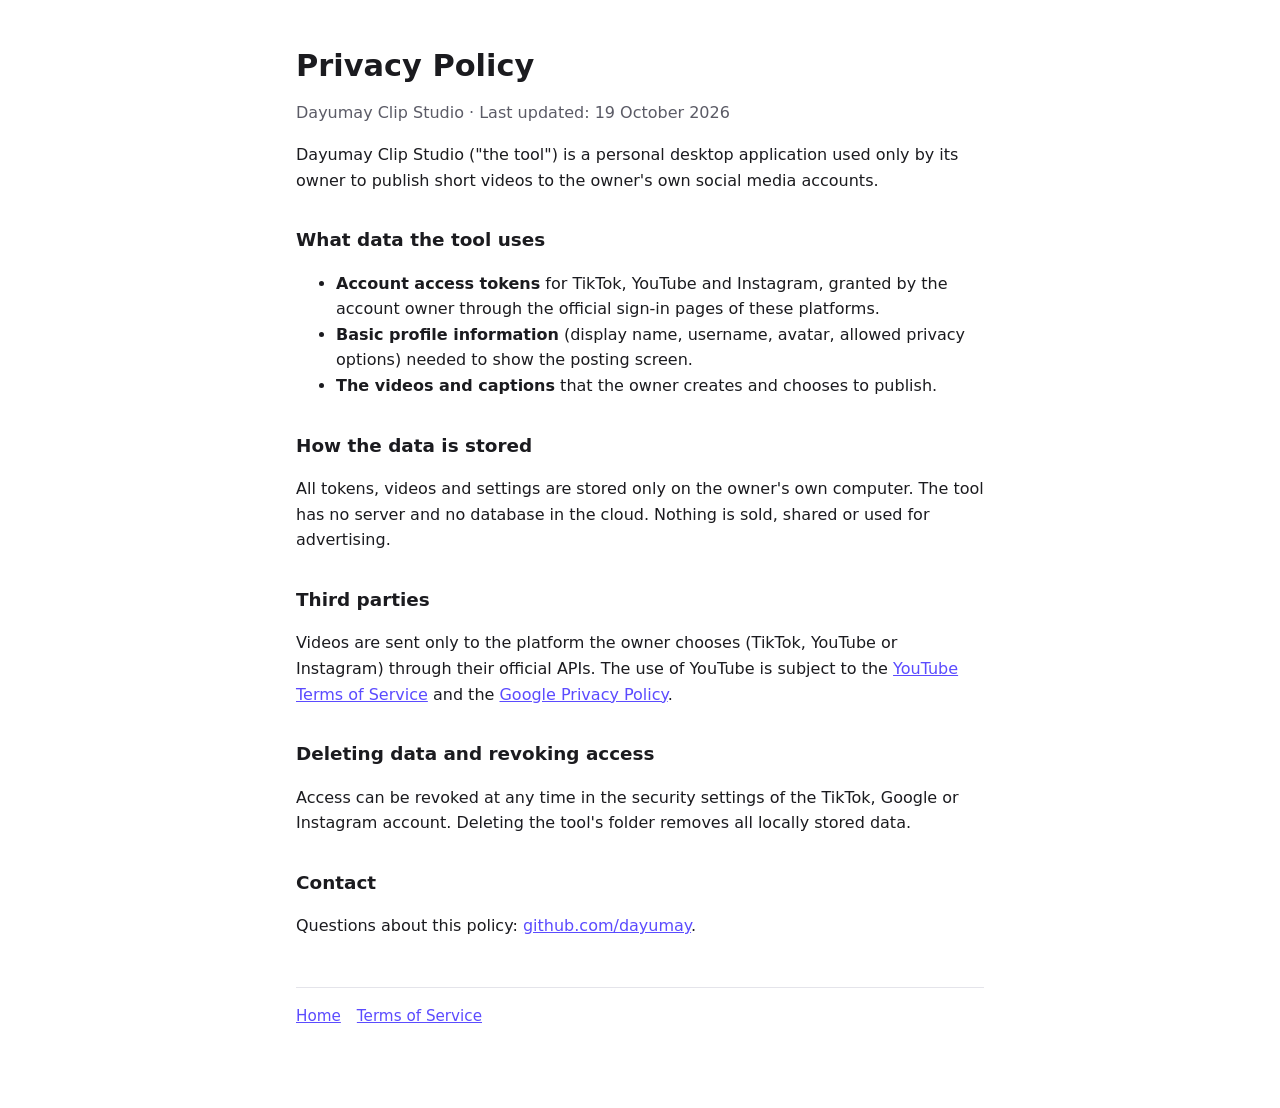
==== privacy.html @ 783f6fa1 "Dayumay Clip Studio: home, privacy policy, terms, TikTok callback Co-Authored-By: Claude Opus 5.5 <n" ====
<!doctype html>
<html lang="en"><head><meta charset="utf-8"><meta name="viewport" content="width=device-width,initial-scale=1">
<title>Privacy Policy</title><link rel="stylesheet" href="style.css"></head>
<body><main>
<h1>Privacy Policy</h1>
<p class="muted">Dayumay Clip Studio · Last updated: 19 October 2026</p>
<p>Dayumay Clip Studio ("the tool") is a personal desktop application used only by its owner to publish short videos
to the owner's own social media accounts.</p>
<h2>What data the tool uses</h2>
<ul>
<li><strong>Account access tokens</strong> for TikTok, YouTube and Instagram, granted by the account owner through the
official sign-in pages of these platforms.</li>
<li><strong>Basic profile information</strong> (display name, username, avatar, allowed privacy options) needed to show the
posting screen.</li>
<li><strong>The videos and captions</strong> that the owner creates and chooses to publish.</li>
</ul>
<h2>How the data is stored</h2>
<p>All tokens, videos and settings are stored only on the owner's own computer. The tool has no server and no database
in the cloud. Nothing is sold, shared or used for advertising.</p>
<h2>Third parties</h2>
<p>Videos are sent only to the platform the owner chooses (TikTok, YouTube or Instagram) through their official APIs.
The use of YouTube is subject to the <a href="https://www.youtube.com/t/terms">YouTube Terms of Service</a> and the
<a href="https://policies.google.com/privacy">Google Privacy Policy</a>.</p>
<h2>Deleting data and revoking access</h2>
<p>Access can be revoked at any time in the security settings of the TikTok, Google or Instagram account. Deleting the
tool's folder removes all locally stored data.</p>
<h2>Contact</h2>
<p>Questions about this policy: <a href="https://github.com/dayumay">github.com/dayumay</a>.</p>
<nav><a href="index.html">Home</a><a href="terms.html">Terms of Service</a></nav>
</main></body></html>
---- style.css ----
:root { --bg:#ffffff; --fg:#1b1b1f; --muted:#5b5b66; --accent:#5b4bff; --line:#e4e4ea; }
@media (prefers-color-scheme: dark) { :root { --bg:#111114; --fg:#ececf1; --muted:#a0a0ad; --accent:#8b80ff; --line:#2a2a31; } }
* { box-sizing:border-box; }
body { margin:0; background:var(--bg); color:var(--fg); font:16px/1.6 system-ui,-apple-system,"Segoe UI",sans-serif; }
main { max-width:720px; margin:0 auto; padding:48px 16px 80px; }
h1 { font-size:1.9rem; line-height:1.2; margin:0 0 8px; }
h2 { font-size:1.15rem; margin:32px 0 8px; }
p, li { color:var(--fg); } .muted { color:var(--muted); }
a { color:var(--accent); }
nav { display:flex; gap:16px; flex-wrap:wrap; border-top:1px solid var(--line); margin-top:48px; padding-top:16px; font-size:.95rem; }
code { background:var(--line); padding:2px 6px; border-radius:4px; word-break:break-all; }
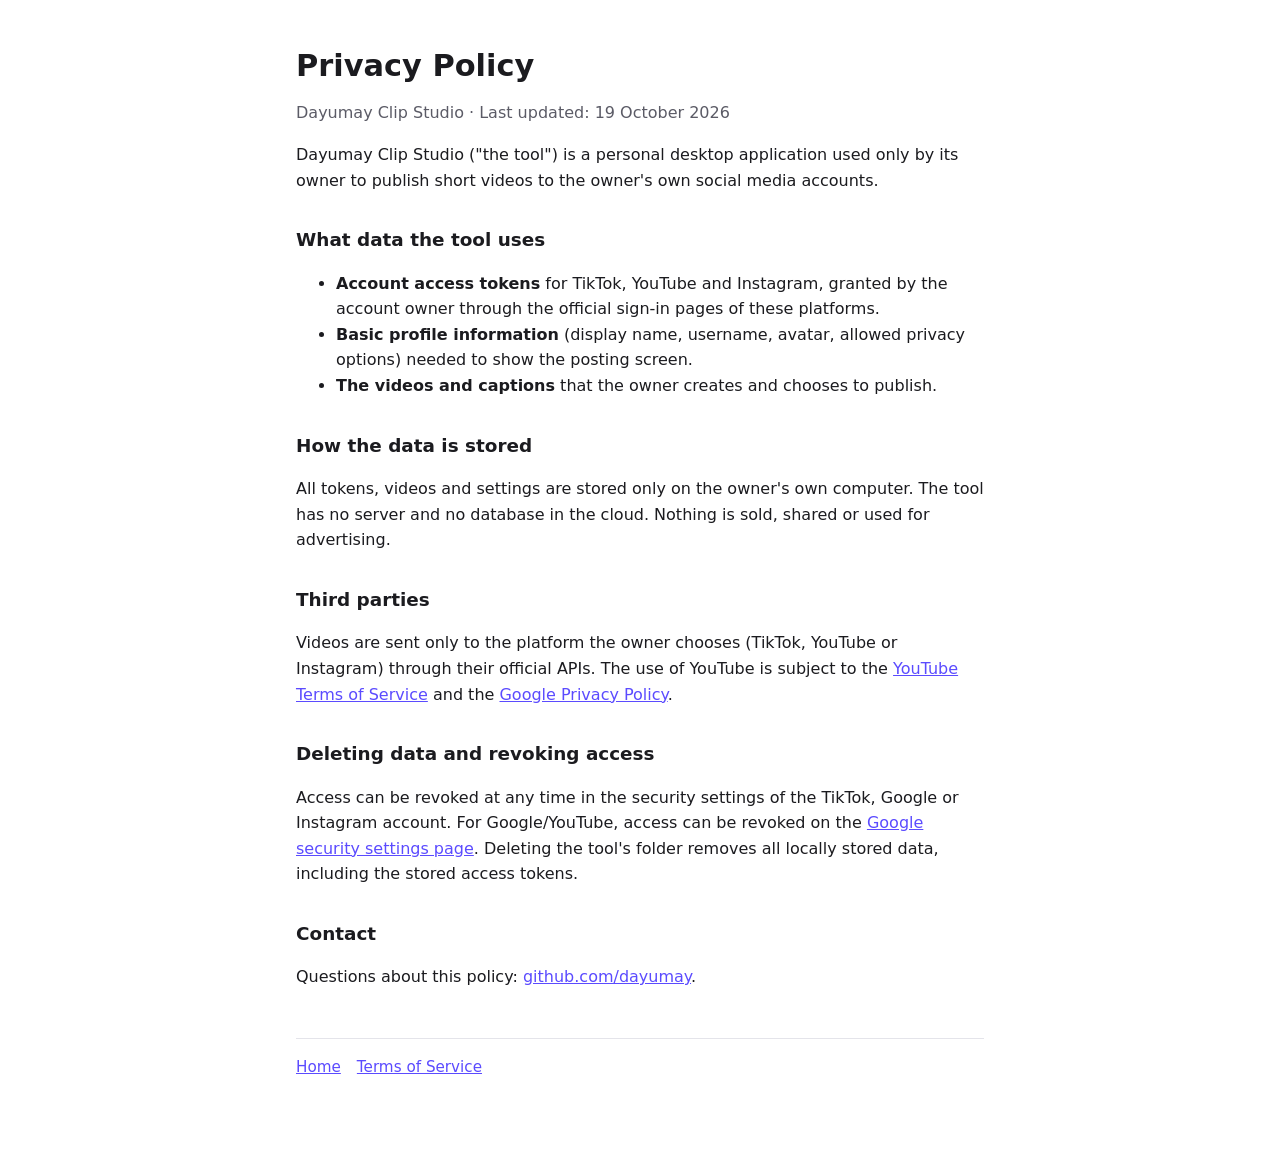
==== commit 5f6572d1: "Privacy policy: link to Google security settings for revoking access Co-Authored-By: Claude Opus 5.5" ====
--- a/privacy.html
+++ b/privacy.html
@@ -22,8 +22,10 @@
 The use of YouTube is subject to the <a href="https://www.youtube.com/t/terms">YouTube Terms of Service</a> and the
 <a href="https://policies.google.com/privacy">Google Privacy Policy</a>.</p>
 <h2>Deleting data and revoking access</h2>
-<p>Access can be revoked at any time in the security settings of the TikTok, Google or Instagram account. Deleting the
-tool's folder removes all locally stored data.</p>
+<p>Access can be revoked at any time in the security settings of the TikTok, Google or Instagram account. For
+Google/YouTube, access can be revoked on the
+<a href="https://security.google.com/settings/security/permissions">Google security settings page</a>.
+Deleting the tool's folder removes all locally stored data, including the stored access tokens.</p>
 <h2>Contact</h2>
 <p>Questions about this policy: <a href="https://github.com/dayumay">github.com/dayumay</a>.</p>
 <nav><a href="index.html">Home</a><a href="terms.html">Terms of Service</a></nav>
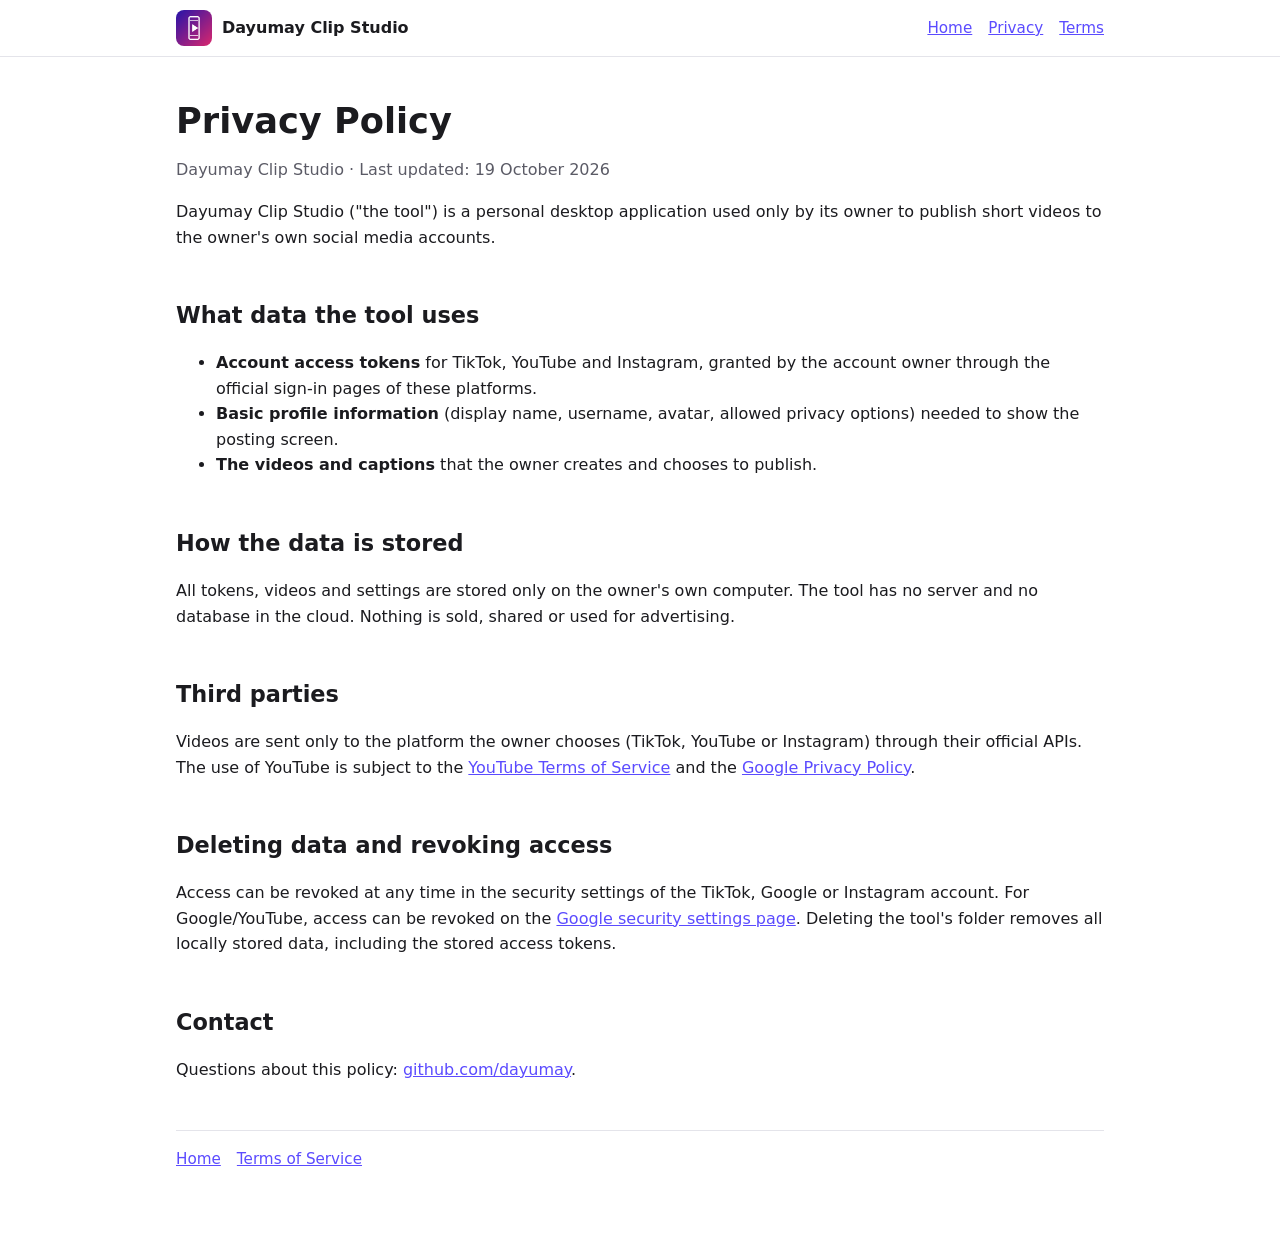
==== commit f94950d2: "Full Clip Studio website: matching app icon favicon, features, how it works, screenshots, FAQ, conta" ====
--- a/privacy.html
+++ b/privacy.html
@@ -1,7 +1,9 @@
 <!doctype html>
 <html lang="en"><head><meta charset="utf-8"><meta name="viewport" content="width=device-width,initial-scale=1">
-<title>Privacy Policy</title><link rel="stylesheet" href="style.css"></head>
-<body><main>
+<title>Privacy Policy</title><link rel="icon" href="/favicon.ico" sizes="48x48"><link rel="icon" type="image/png" sizes="32x32" href="/favicon-32.png"><link rel="apple-touch-icon" href="/apple-touch-icon.png"><link rel="stylesheet" href="/style.css"></head>
+<body>
+<header class="top"><div class="wrap"><a class="brand" href="/index.html"><img src="/img/icon-256.png" alt="" width="36" height="36"> Dayumay Clip Studio</a><nav><a href="/index.html">Home</a><a href="/privacy.html">Privacy</a><a href="/terms.html">Terms</a></nav></div></header>
+<main>
 <h1>Privacy Policy</h1>
 <p class="muted">Dayumay Clip Studio · Last updated: 19 October 2026</p>
 <p>Dayumay Clip Studio ("the tool") is a personal desktop application used only by its owner to publish short videos
--- a/style.css
+++ b/style.css
@@ -1,11 +1,33 @@
-:root { --bg:#ffffff; --fg:#1b1b1f; --muted:#5b5b66; --accent:#5b4bff; --line:#e4e4ea; }
-@media (prefers-color-scheme: dark) { :root { --bg:#111114; --fg:#ececf1; --muted:#a0a0ad; --accent:#8b80ff; --line:#2a2a31; } }
+:root { --bg:#ffffff; --fg:#1b1b1f; --muted:#5b5b66; --accent:#5b4bff; --line:#e4e4ea; --card:#f6f6f9; }
+@media (prefers-color-scheme: dark) { :root { --bg:#111114; --fg:#ececf1; --muted:#a0a0ad; --accent:#8b80ff; --line:#2a2a31; --card:#1a1a1f; } }
 * { box-sizing:border-box; }
 body { margin:0; background:var(--bg); color:var(--fg); font:16px/1.6 system-ui,-apple-system,"Segoe UI",sans-serif; }
-main { max-width:720px; margin:0 auto; padding:48px 16px 80px; }
-h1 { font-size:1.9rem; line-height:1.2; margin:0 0 8px; }
-h2 { font-size:1.15rem; margin:32px 0 8px; }
+.wrap { max-width:960px; margin:0 auto; padding:0 16px; }
+.top { border-bottom:1px solid var(--line); position:sticky; top:0; background:var(--bg); z-index:5; }
+.top .wrap { display:flex; align-items:center; justify-content:space-between; gap:16px; padding-top:10px; padding-bottom:10px; flex-wrap:wrap; }
+.brand { display:flex; align-items:center; gap:10px; font-weight:700; color:var(--fg); text-decoration:none; }
+.brand img { border-radius:8px; }
+.top nav { display:flex; gap:16px; flex-wrap:wrap; font-size:.95rem; border:0; margin:0; padding:0; }
+main { max-width:960px; margin:0 auto; padding:32px 16px 64px; }
+h1 { font-size:2.2rem; line-height:1.15; margin:12px 0 8px; }
+h2 { font-size:1.4rem; margin:48px 0 12px; }
+h3 { font-size:1.05rem; margin:0 0 6px; }
 p, li { color:var(--fg); } .muted { color:var(--muted); }
 a { color:var(--accent); }
+.hero { text-align:center; padding:24px 0 8px; }
+.hero-icon { border-radius:24px; box-shadow:0 8px 28px rgba(0,0,0,.25); }
+.lead { font-size:1.15rem; color:var(--muted); max-width:640px; margin:0 auto; }
+.grid { display:grid; grid-template-columns:repeat(auto-fit,minmax(240px,1fr)); gap:16px; }
+.card { background:var(--card); border:1px solid var(--line); border-radius:12px; padding:16px; }
+.card p { margin:0; color:var(--muted); font-size:.95rem; }
+.steps li { margin-bottom:10px; }
+.shots { display:grid; grid-template-columns:repeat(auto-fit,minmax(260px,1fr)); gap:16px; }
+.shots img { width:100%; height:auto; border:1px solid var(--line); border-radius:12px; display:block; }
+figure { margin:0; } figcaption { color:var(--muted); font-size:.9rem; margin-top:6px; }
+.pills { list-style:none; padding:0; display:flex; flex-wrap:wrap; gap:8px; }
+.pills li { border:1px solid var(--line); border-radius:999px; padding:6px 14px; background:var(--card); }
+details { border:1px solid var(--line); border-radius:10px; padding:10px 14px; margin-bottom:8px; background:var(--card); }
+summary { cursor:pointer; font-weight:600; }
 nav { display:flex; gap:16px; flex-wrap:wrap; border-top:1px solid var(--line); margin-top:48px; padding-top:16px; font-size:.95rem; }
+footer { border-top:1px solid var(--line); color:var(--muted); font-size:.9rem; padding:20px 0 32px; }
 code { background:var(--line); padding:2px 6px; border-radius:4px; word-break:break-all; }
